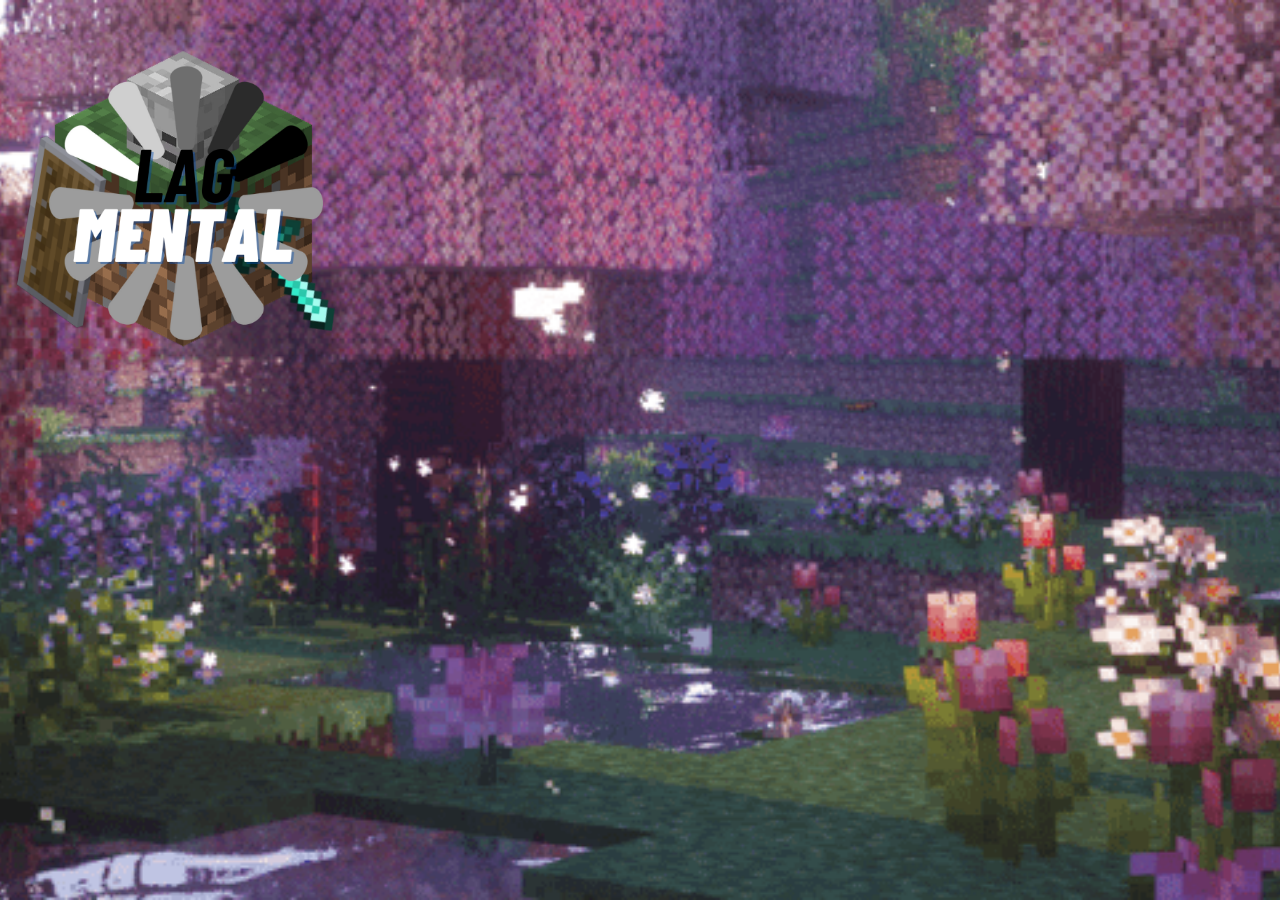
==== animation.html @ ad1c22fb "agregue imagen nueva de fondo y mejore ajuste fondo" ====
<!DOCTYPE html>
<html lang="en">

<head>
    <meta charset="UTF-8">
    <meta name="viewport" content="width=device-width, initial-scale=1.0">
    <title>|Animacion|</title>
    <link rel="icon" href="laoding.png">
    <link rel="stylesheet" href="estilo-anima.css">
</head>

<body>
    <header>
        <div class="imagen-referencia">
            <img src="rpg.png" alt="LagMental" title="RPG" width="350px" height="350px">
        </div>
    </header>
    <main>

    </main>
    <footer>
        
    </footer>
</body>

</html>
---- estilo-anima.css ----
body {
    background-image: url('sakura.gif'); 
    background-position: center center;
    background-repeat: no-repeat;
    background-size: auto 100vh; 
    background-attachment: fixed;
    background-color: #82caeb;
}

.imagen-referencia {
    position: absolute;
    margin-top: 20px; 
    animation: lagmental 5s infinite;
}

@keyframes lagmental {
    0% {
        transform: translateY(-50px);
    }

    30% {
        transform: translateY(0) rotate(5deg);
    }

    50% {
        transform: rotate(-5deg);
    }

    75% {
        transform: rotate(5deg);
    }

    100% {
        transform: translateY(-50px);
    }
}
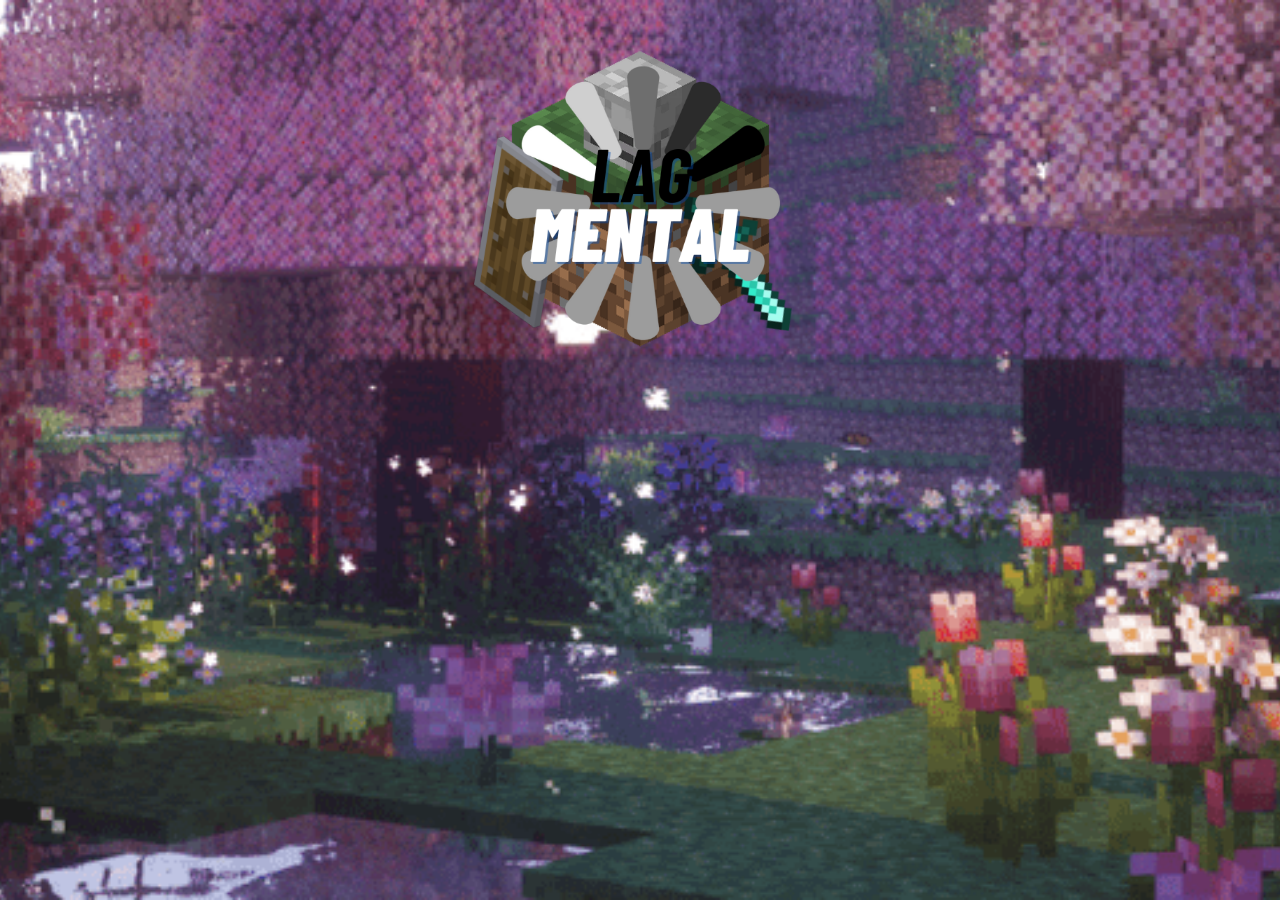
==== commit 915b28d9: "Modifique el Gif" ====
--- a/animation.html
+++ b/animation.html
@@ -11,15 +11,13 @@
 
 <body>
     <header>
-        <div class="imagen-referencia">
+        <div id="imagen-referencia">
             <img src="rpg.png" alt="LagMental" title="RPG" width="350px" height="350px">
         </div>
     </header>
     <main>
-
     </main>
     <footer>
-        
     </footer>
 </body>
 
--- a/estilo-anima.css
+++ b/estilo-anima.css
@@ -5,12 +5,37 @@
     background-size: auto 100vh; 
     background-attachment: fixed;
     background-color: #82caeb;
+    display: grid;
+    grid-template-columns: repeat(3, 1fr);
+    grid-gap: 10px;
+    grid-auto-rows: minmax(100px, auto);
 }
 
-.imagen-referencia {
-    position: absolute;
+#imagen-referencia {
+    /* position: absolute; */
     margin-top: 20px; 
     animation: lagmental 5s infinite;
+}
+
+header{
+    justify-content: center;
+    display: grid;
+    grid-column: 2 / 3;
+    grid-row: 1;
+}
+
+main{
+    justify-content: center;
+    display: grid;
+    grid-column: 2 / 3;
+    grid-row: 2;
+}
+
+footer{
+    justify-content: center;
+    display: grid;
+    grid-column: 2 / 3;
+    grid-row: 3;
 }
 
 @keyframes lagmental {
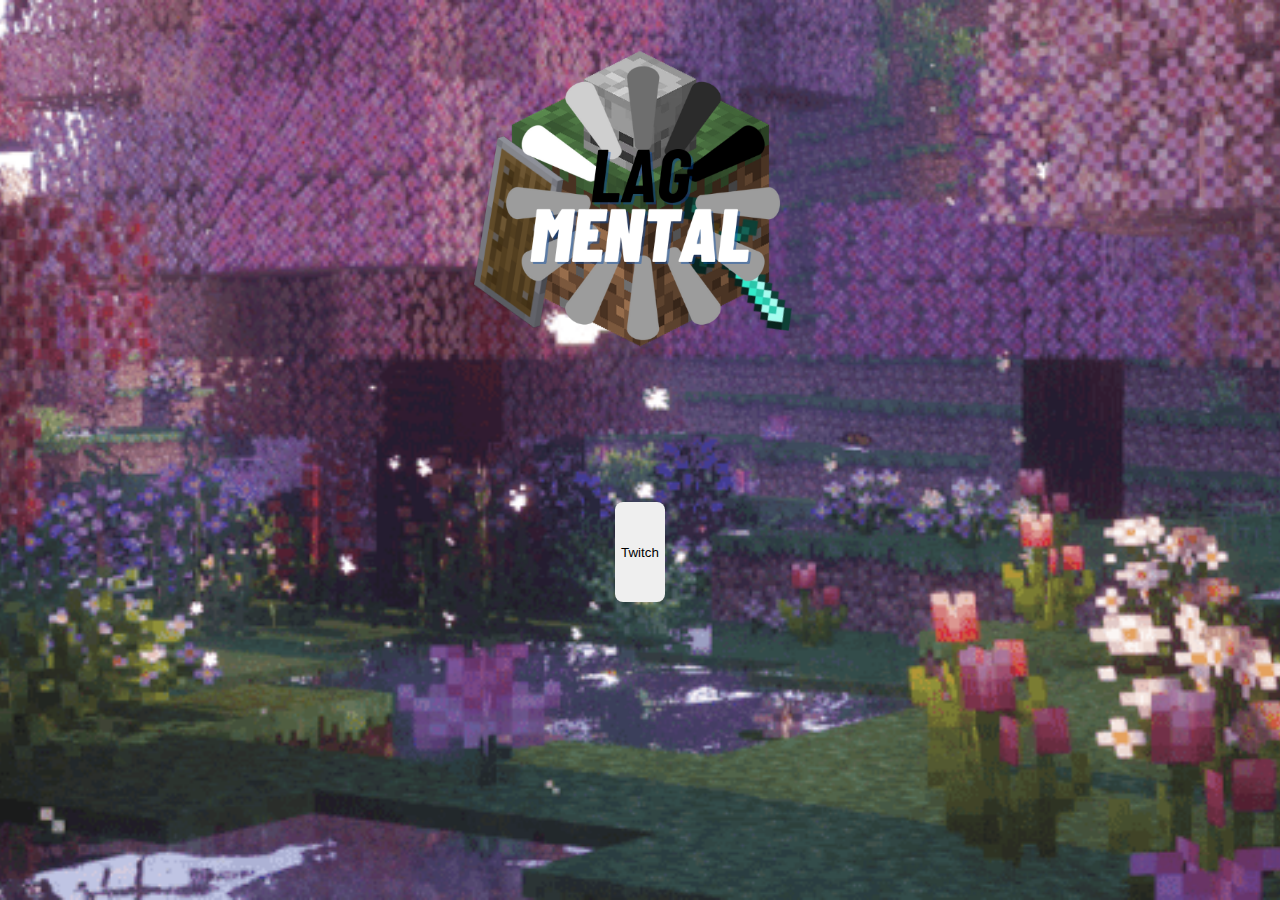
==== commit 66efde6d: "Agregue botton" ====
--- a/animation.html
+++ b/animation.html
@@ -18,6 +18,9 @@
     <main>
     </main>
     <footer>
+        <button>
+            <span>Twitch</span>
+        </button>
     </footer>
 </body>
 
--- a/estilo-anima.css
+++ b/estilo-anima.css
@@ -2,7 +2,8 @@
     background-image: url('sakura.gif'); 
     background-position: center center;
     background-repeat: no-repeat;
-    background-size: auto 100vh; 
+    /* background-size: auto 100vh; */ 
+    background-size: cover;
     background-attachment: fixed;
     background-color: #82caeb;
     display: grid;
@@ -38,6 +39,17 @@
     grid-row: 3;
 }
 
+button{
+    border: 0;
+    background-image: linear-gradient(
+        150deg,
+        #b575ff
+        #882af5
+        #5800BC
+    );
+    border-radius: 8px;
+}
+
 @keyframes lagmental {
     0% {
         transform: translateY(-50px);
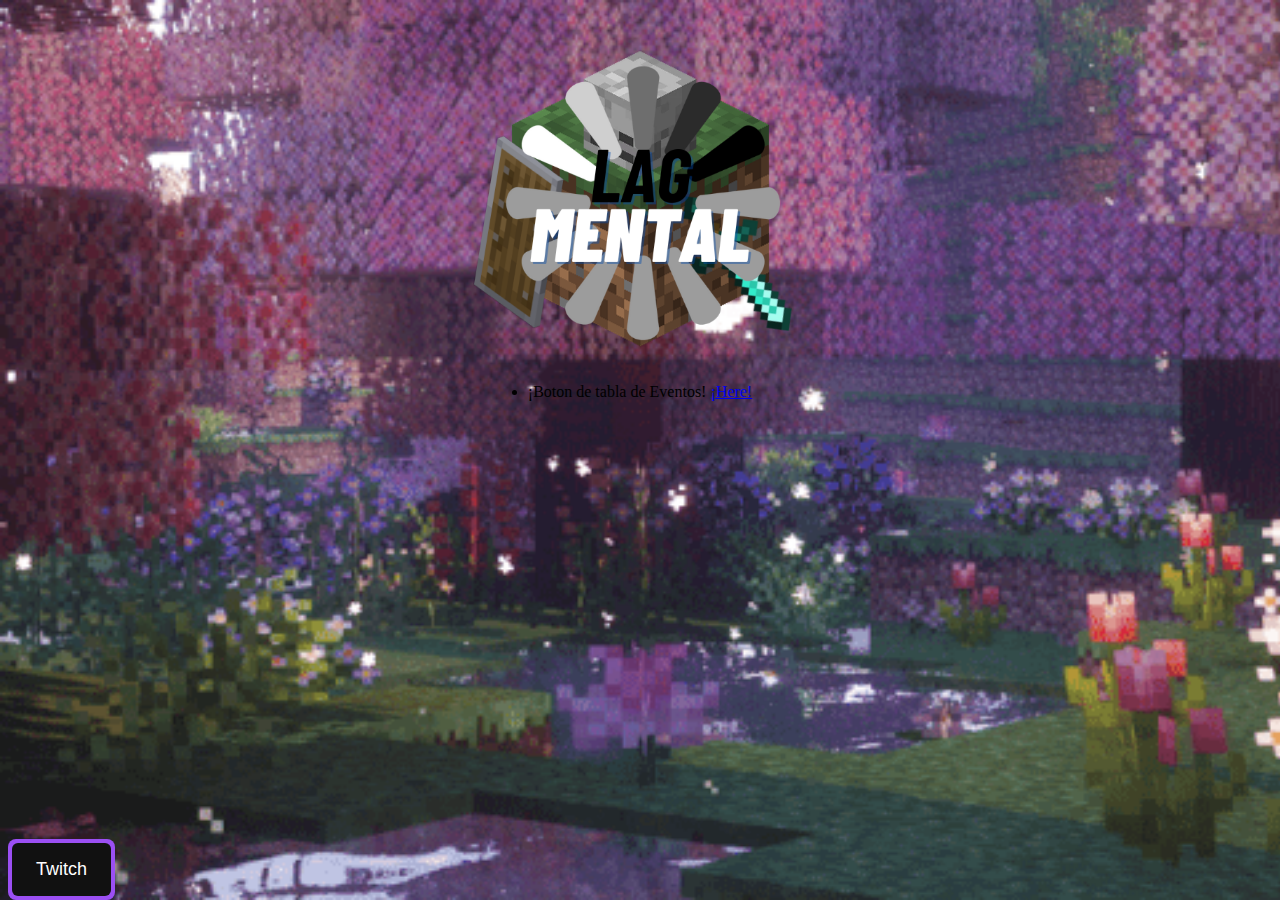
==== commit 784750a6: "agregue nuevo HTML" ====
--- a/animation.html
+++ b/animation.html
@@ -16,6 +16,10 @@
         </div>
     </header>
     <main>
+        <li>
+            ¡Boton de tabla de Eventos!
+            <a href="tabla.html" target="_blank">¡Here!</a>
+        </li>
     </main>
     <footer>
         <button>
--- a/estilo-anima.css
+++ b/estilo-anima.css
@@ -1,6 +1,6 @@
 body {
     background-image: url('sakura.gif'); 
-    background-position: center center;
+    /* background-position: center center; */
     background-repeat: no-repeat;
     /* background-size: auto 100vh; */ 
     background-size: cover;
@@ -8,8 +8,8 @@
     background-color: #82caeb;
     display: grid;
     grid-template-columns: repeat(3, 1fr);
-    grid-gap: 10px;
-    grid-auto-rows: minmax(100px, auto);
+    grid-gap: 0.5px;
+    grid-auto-rows: minmax(200px, auto);
 }
 
 #imagen-referencia {
@@ -33,21 +33,39 @@
 }
 
 footer{
-    justify-content: center;
-    display: grid;
-    grid-column: 2 / 3;
-    grid-row: 3;
+/*     grid-column: 1 / 3;
+    grid-row: 3; */
+    bottom: 0;
+    position: absolute;
 }
 
 button{
     border: 0;
-    background-image: linear-gradient(
-        150deg,
-        #b575ff
-        #882af5
-        #5800BC
-    );
+    background-color: rgb(155, 79, 243);
     border-radius: 8px;
+    color: white;
+    font-size: 18px;
+    padding: 4px;
+    cursor: pointer;
+    display: flex;
+    transition: .3s;
+    justify-content: center;
+    display: grid;
+}
+
+button:hover span{
+    background: none;
+}
+
+button:active{
+    transform: scale(0.9);
+}
+
+button span{
+    background-color: #111;
+    padding: 16px 24px;
+    border-radius: 6px;
+    transition: .3s;
 }
 
 @keyframes lagmental {
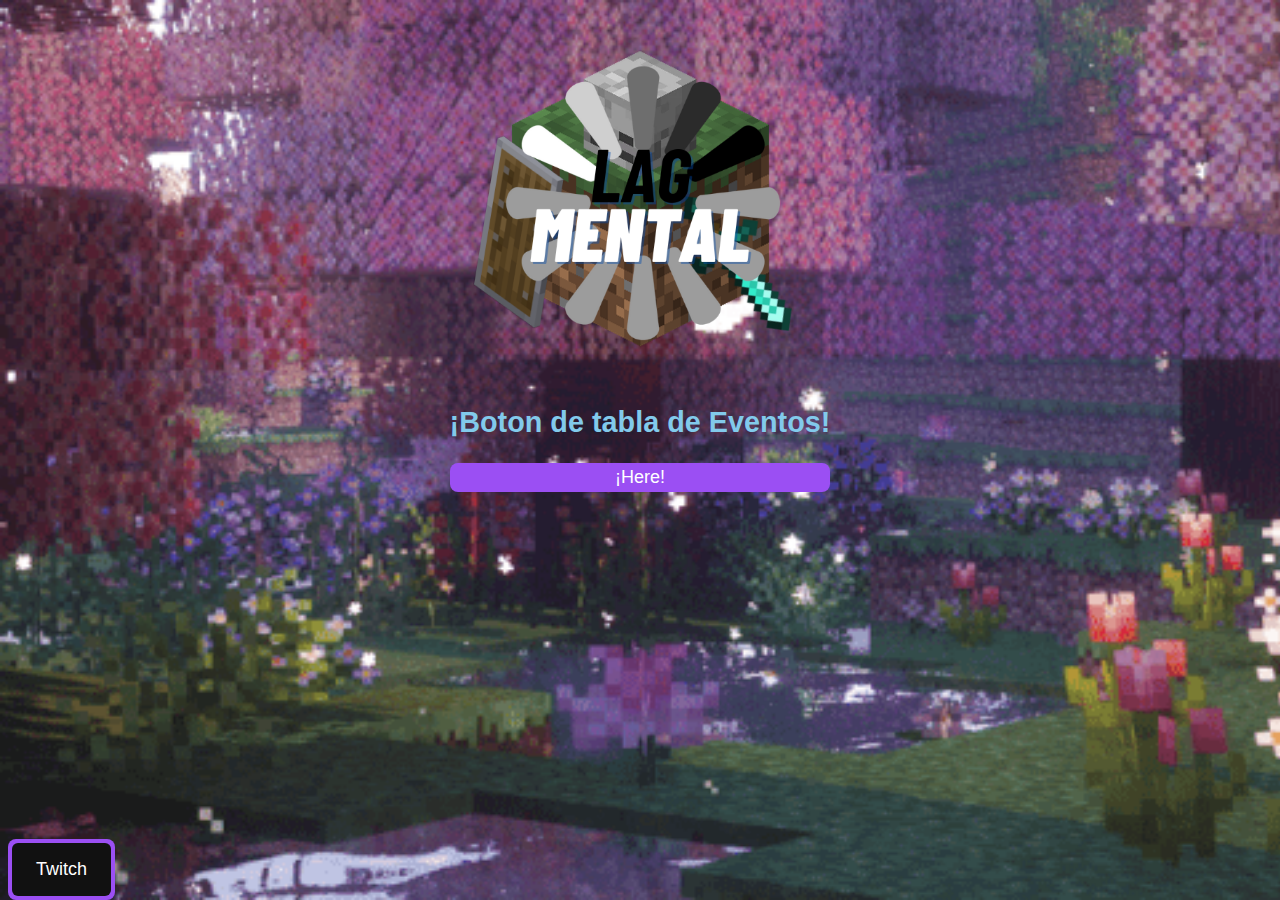
==== commit b892ad84: "Acomode acceso para Tabla" ====
--- a/animation.html
+++ b/animation.html
@@ -5,7 +5,7 @@
     <meta charset="UTF-8">
     <meta name="viewport" content="width=device-width, initial-scale=1.0">
     <title>|Animacion|</title>
-    <link rel="icon" href="laoding.png">
+    <link rel="icon" href="Logo_para_Discord_transparente_2.png">
     <link rel="stylesheet" href="estilo-anima.css">
 </head>
 
@@ -16,10 +16,12 @@
         </div>
     </header>
     <main>
-        <li>
-            ¡Boton de tabla de Eventos!
-            <a href="tabla.html" target="_blank">¡Here!</a>
+        <label>
+        <li id="boton-evento">
+            <h2>¡Boton de tabla de Eventos!</h2>
+            <button class="boton-tabla" a href="tabla.html" target="_blank">¡Here! </button>   
         </li>
+    </label>
     </main>
     <footer>
         <button>
--- a/estilo-anima.css
+++ b/estilo-anima.css
@@ -68,6 +68,18 @@
     transition: .3s;
 }
 
+h2{
+    color: #82caeb;
+    font-family: 'Segoe UI', Tahoma, Geneva, Verdana, sans-serif;
+}
+
+li{
+    font-size: larger;
+    justify-content: center;
+    display: grid;
+    position: center;
+}
+
 @keyframes lagmental {
     0% {
         transform: translateY(-50px);
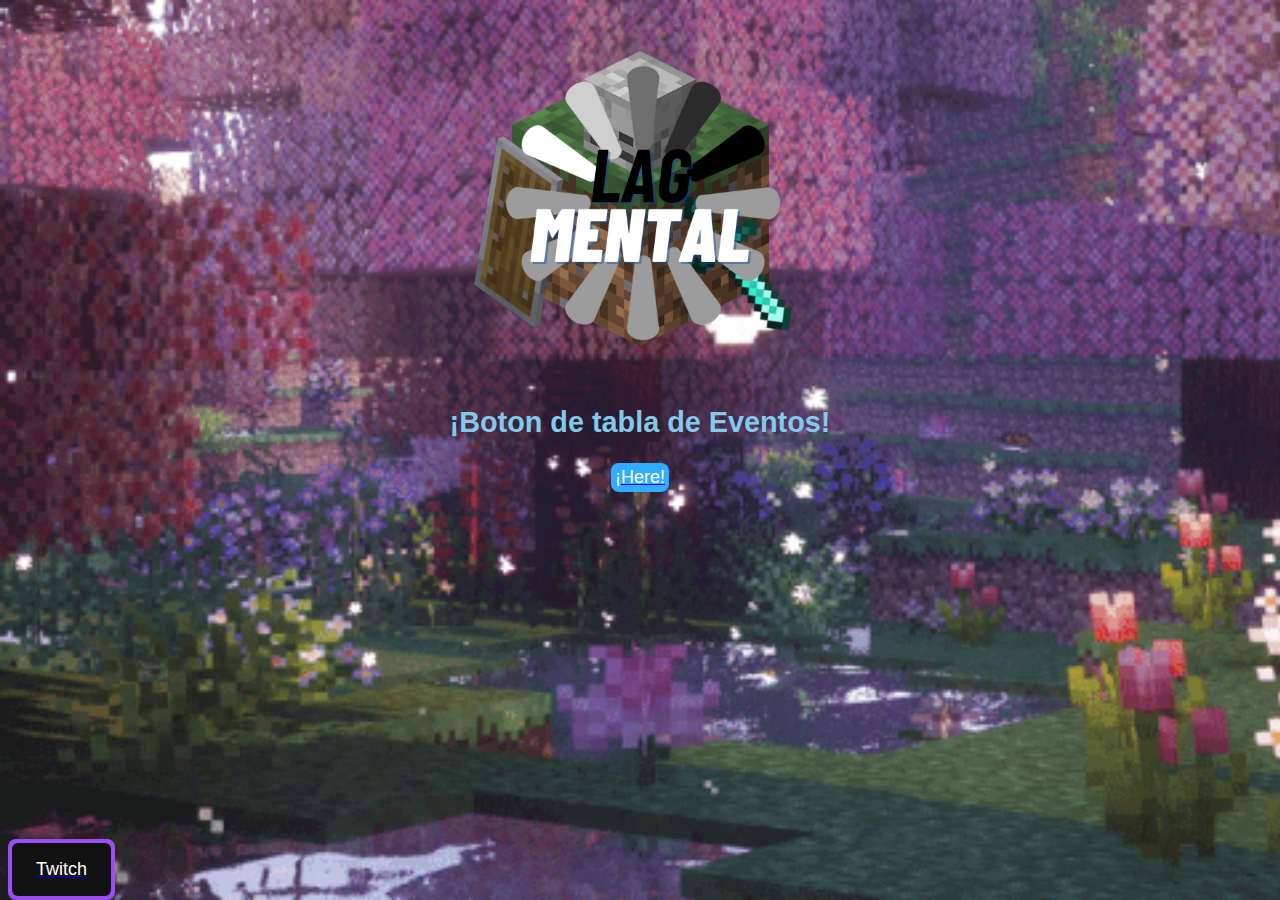
==== commit a1fe3b43: "Ajuste botones y Mejore tabla, colorie, enlace" ====
--- a/animation.html
+++ b/animation.html
@@ -17,16 +17,18 @@
     </header>
     <main>
         <label>
-        <li id="boton-evento">
-            <h2>¡Boton de tabla de Eventos!</h2>
-            <button class="boton-tabla" a href="tabla.html" target="_blank">¡Here! </button>   
-        </li>
-    </label>
+            <li id="boton-evento">
+                <h2>¡Boton de tabla de Eventos!</h2>
+                <a class="boton-tabla" href="tabla.html" target="_blank"><button id="boton1">¡Here! </button></a>
+            </li>
+        </label>
     </main>
     <footer>
-        <button>
-            <span>Twitch</span>
-        </button>
+        <a href="https://www.twitch.tv/raitokabe" target="_blank">
+            <button>
+                <span>Twitch</span>
+            </button>
+        </a>
     </footer>
 </body>
 
--- a/estilo-anima.css
+++ b/estilo-anima.css
@@ -80,6 +80,25 @@
     position: center;
 }
 
+.boton-tabla{
+    justify-content: center;
+    display: grid;
+}
+
+#boton1{
+    border: 0;
+    background-color: rgb(49, 173, 255);
+    border-radius: 8px;
+    color: white;
+    font-size: 18px;
+    padding: 4px;
+    cursor: pointer;
+    display: flex;
+    transition: .3s;
+    justify-content: center;
+    display: grid;
+}
+
 @keyframes lagmental {
     0% {
         transform: translateY(-50px);
